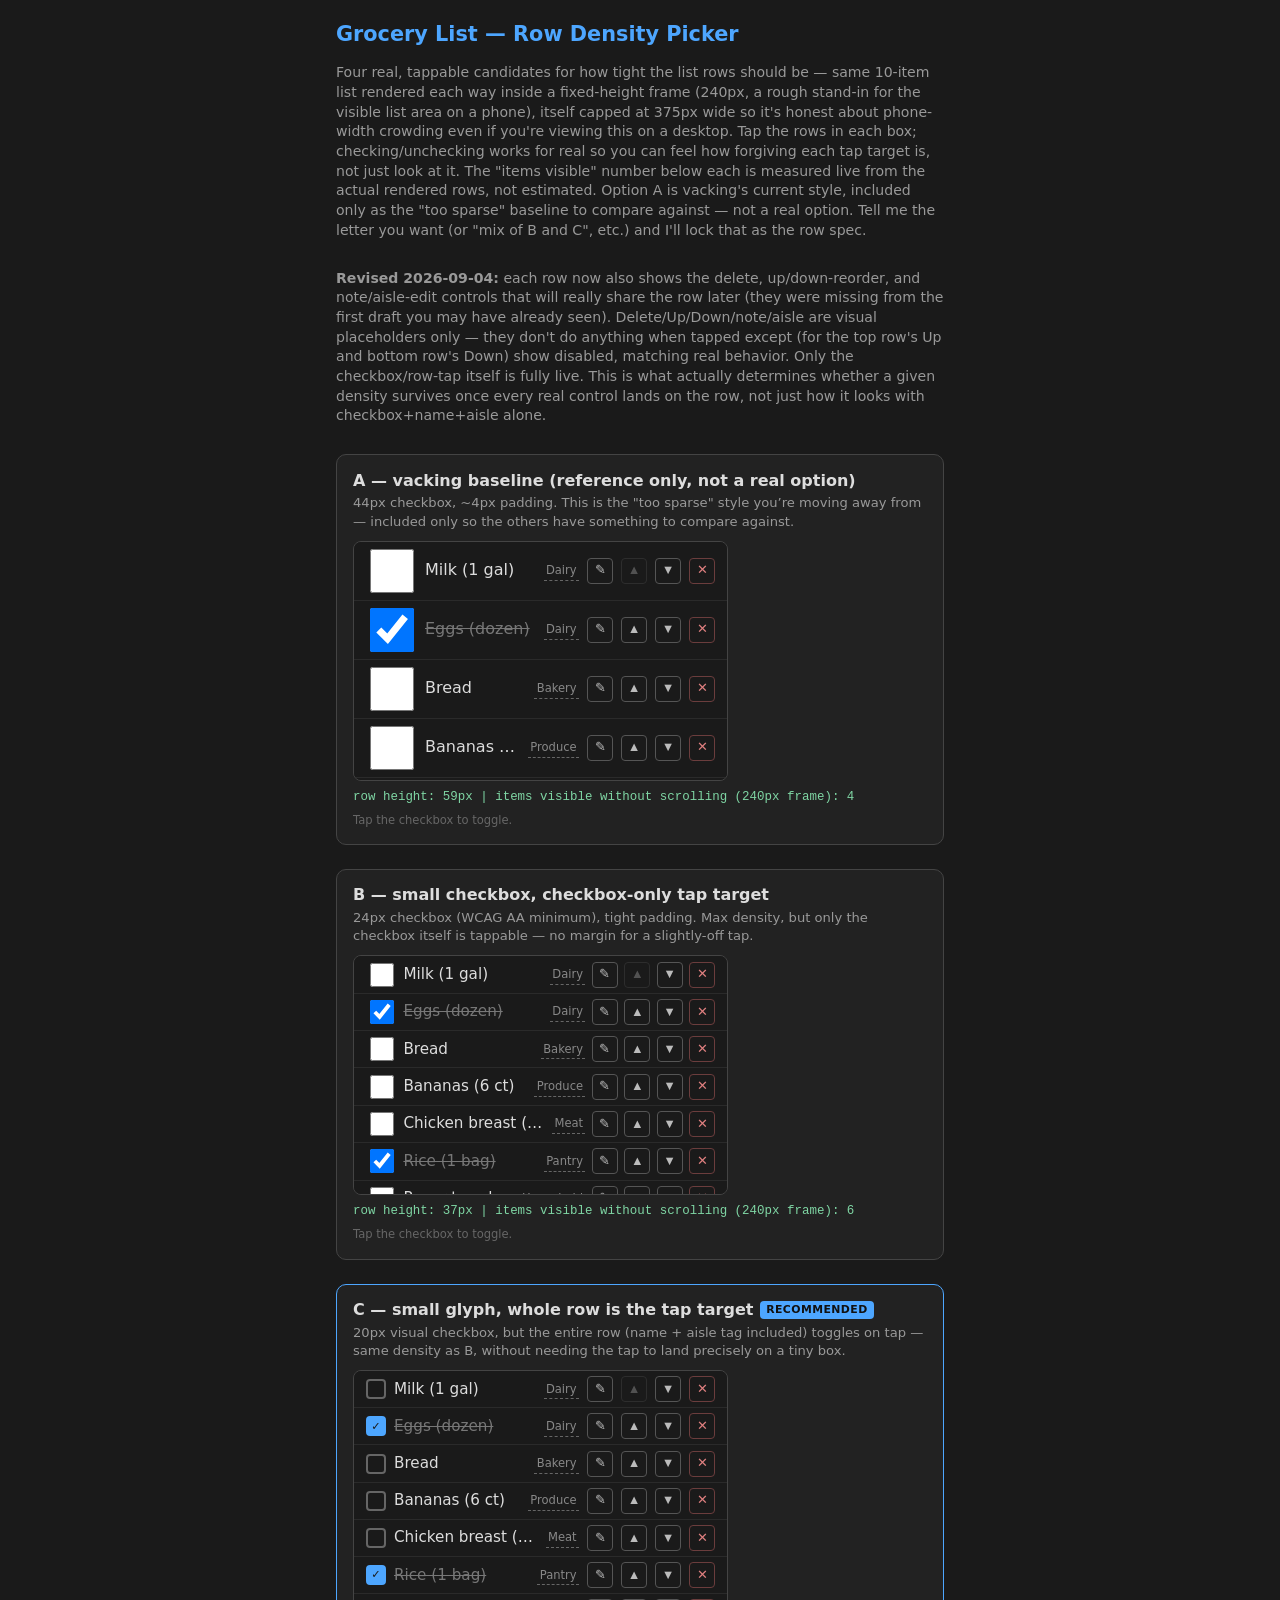
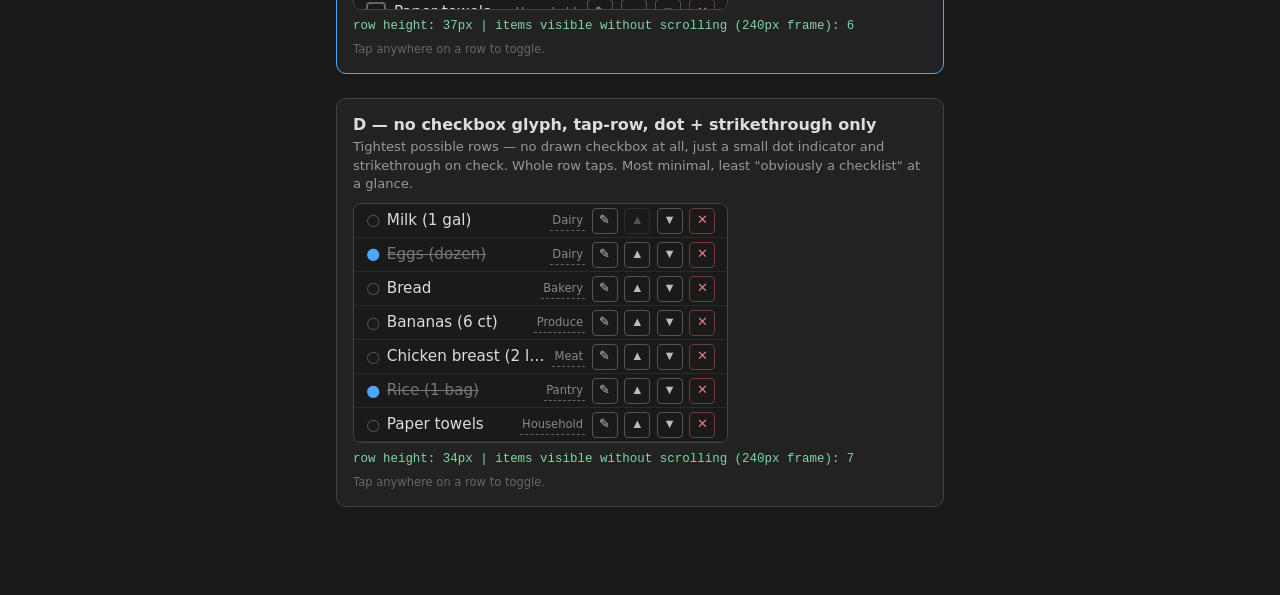
==== density-picker.html @ 91cda02f "Initial commit: vopping project setup, backlog, and Sprint 1 scaffolding" ====
<!DOCTYPE html>
<html lang="en">
<head>
<meta charset="UTF-8">
<meta name="viewport" content="width=device-width, initial-scale=1.0">
<title>Grocery List — Row Density Picker</title>
<style>
  * , *::before, *::after { box-sizing: border-box; }
  body {
    font-family: system-ui, -apple-system, "Segoe UI", Roboto, sans-serif;
    background: #1a1a1a;
    color: #ddd;
    max-width: 40rem;
    margin: 0 auto;
    padding: 1.25rem 1rem 4rem;
    line-height: 1.4;
  }
  h1 { color: #4da6ff; font-size: 1.3rem; margin: 0 0 0.25rem; }
  .intro { color: #999; font-size: 0.88rem; margin-bottom: 1.75rem; }
  .option-block {
    border: 1px solid #444;
    border-radius: 10px;
    padding: 0.9rem 1rem 1rem;
    margin-bottom: 1.5rem;
    background: #222;
  }
  .option-block.recommended { border-color: #4da6ff; }
  h2 { font-size: 1rem; margin: 0 0 0.15rem; display: flex; align-items: center; gap: 0.4rem; }
  .tag { font-size: 0.68rem; text-transform: uppercase; letter-spacing: 0.04em; background: #4da6ff; color: #111; padding: 0.1rem 0.4rem; border-radius: 4px; font-weight: 700; }
  .note { color: #999; font-size: 0.82rem; margin: 0 0 0.6rem; }
  .metrics {
    font-family: ui-monospace, Consolas, monospace;
    font-size: 0.78rem;
    color: #7fd6a4;
    margin-top: 0.5rem;
  }
  .demo-frame {
    border: 1px solid #444;
    border-radius: 8px;
    overflow-y: auto;
    background: #1a1a1a;
    height: 240px;
    /* Revision (2026-09-04, QA finding R4): without a real width cap here,
       this frame just inherits the page's own max-width (40rem/~640px) -
       fine on a phone, but wide open on a desktop, hiding exactly the
       phone-width crowding this tool exists to test. 375px matches the
       "confirmed safe" test-width band vacking's own playbook write-up
       cites (320-414px real phones, 480px breakpoint), so this stays
       representative no matter what device/window actually opens the file. */
    max-width: 375px;
  }
  .demo-frame ul { list-style: none; margin: 0; padding: 0; }
  .hint { font-size: 0.72rem; color: #666; margin-top: 0.35rem; }

  /* Revision (2026-09-04, QA finding R4): shared row-control styling for the
     delete (S3), up/down (S5), and note/aisle-edit (S7/S8) affordances added
     to every option below - these controls are the same regardless of which
     checkbox/tap-target style wins, so one shared block instead of
     duplicating per-option. Sized near the 24px WCAG AA tap-target floor.
     `flex-shrink: 0` on every one - these must never be the thing that
     shrinks; `.name` (which has its own `min-width: 0`) absorbs all the
     squeeze instead, same precedent as vacking's checkbox/button sizing. */
  .icon-btn {
    flex-shrink: 0;
    width: 26px;
    height: 26px;
    min-width: 26px;
    border: 1px solid #555;
    border-radius: 4px;
    background: transparent;
    color: #bbb;
    font-size: 0.8rem;
    line-height: 1;
    display: inline-flex;
    align-items: center;
    justify-content: center;
    padding: 0;
    cursor: pointer;
  }
  .icon-btn:active { background: #333; }
  .icon-btn:disabled { opacity: 0.35; cursor: default; }
  .icon-btn.delete-btn { color: #e08080; border-color: #6b3d3d; }
  .aisle-tag-btn {
    flex-shrink: 0;
    border: none;
    background: transparent;
    font: inherit;
    font-size: 0.72rem;
    color: #888;
    border-bottom: 1px dashed #666;
    padding: 0.1rem 0.15rem;
    cursor: pointer;
  }

  /* ---------- Option A: vacking baseline (reference only) ---------- */
  /* flex-wrap added in this revision - a crowded row (checkbox+name+note+
     aisle+up+down+delete, 7 elements) at real phone widths is exactly the
     shape that caused vacking's own confirmed MV-1/MV-3 mobile overflow bugs
     when it wasn't there. All 4 options get it, not just the tight ones -
     A is reference-only but should still fail honestly, not overflow. */
  .optA li { display: flex; align-items: center; flex-wrap: wrap; gap: 0.5rem; padding: 0.25rem 0.75rem; border-bottom: 1px solid #2a2a2a; }
  .optA input[type=checkbox] { width: 44px; height: 44px; flex-shrink: 0; }
  .optA .name { flex: 1; font-size: 1rem; min-width:0; overflow:hidden; text-overflow:ellipsis; white-space:nowrap; }
  .optA li.checked .name { text-decoration: line-through; color: #777; }

  /* ---------- Option B: small checkbox, checkbox-only tap target ---------- */
  .optB li { display: flex; align-items: center; flex-wrap: wrap; gap: 0.4rem; padding: 0.2rem 0.75rem; border-bottom: 1px solid #2a2a2a; }
  .optB input[type=checkbox] { width: 24px; height: 24px; flex-shrink: 0; }
  .optB .name { flex: 1; font-size: 0.95rem; min-width:0; overflow:hidden; text-overflow:ellipsis; white-space:nowrap; }
  .optB li.checked .name { text-decoration: line-through; color: #777; }

  /* ---------- Option C: small glyph, but whole row is the tap target ---------- */
  .optC li { display: flex; align-items: center; flex-wrap: wrap; gap: 0.5rem; padding: 0.32rem 0.75rem; border-bottom: 1px solid #2a2a2a; cursor: pointer; user-select: none; }
  .optC li:active { background: #2d3f4d; }
  .optC .box { width: 20px; height: 20px; border: 2px solid #666; border-radius: 4px; flex-shrink: 0; display:flex; align-items:center; justify-content:center; font-size: 0.7rem; color:#1a1a1a; }
  .optC li.checked .box { background: #4da6ff; border-color: #4da6ff; }
  .optC li.checked .box::after { content: '✓'; }
  .optC .name { flex: 1; font-size: 0.95rem; min-width:0; overflow:hidden; text-overflow:ellipsis; white-space:nowrap; }
  .optC li.checked .name { text-decoration: line-through; color: #777; }

  /* ---------- Option D: no checkbox glyph, tap-row, strikethrough only ---------- */
  .optD li { display: flex; align-items: center; flex-wrap: wrap; gap: 0.4rem; padding: 0.22rem 0.75rem; border-bottom: 1px solid #2a2a2a; cursor: pointer; user-select: none; }
  .optD li:active { background: #2d3f4d; }
  .optD .dot { width: 0.9em; color: #555; flex-shrink: 0; text-align:center; }
  .optD li.checked .dot { color: #4da6ff; }
  .optD .name { flex: 1; font-size: 0.95rem; min-width:0; overflow:hidden; text-overflow:ellipsis; white-space:nowrap; }
  .optD li.checked .name { text-decoration: line-through; color: #777; }
</style>
</head>
<body>

<h1>Grocery List — Row Density Picker</h1>
<p class="intro">
  Four real, tappable candidates for how tight the list rows should be — same 10-item list rendered
  each way inside a fixed-height frame (240px, a rough stand-in for the visible list area on a phone),
  itself capped at 375px wide so it's honest about phone-width crowding even if you're viewing this on
  a desktop. Tap the rows in each box; checking/unchecking works for real so you can feel how forgiving
  each tap target is, not just look at it. The "items visible" number below each is measured live from
  the actual rendered rows, not estimated. Option A is vacking's current style, included only as the
  "too sparse" baseline to compare against — not a real option. Tell me the letter you want (or "mix
  of B and C", etc.) and I'll lock that as the row spec.
</p>
<p class="intro">
  <strong>Revised 2026-09-04:</strong> each row now also shows the delete, up/down-reorder, and
  note/aisle-edit controls that will really share the row later (they were missing from the first
  draft you may have already seen). Delete/Up/Down/note/aisle are visual placeholders only — they
  don't do anything when tapped except (for the top row's Up and bottom row's Down) show disabled,
  matching real behavior. Only the checkbox/row-tap itself is fully live. This is what actually
  determines whether a given density survives once every real control lands on the row, not just how
  it looks with checkbox+name+aisle alone.
</p>

<div id="root"></div>

<script>
  var items = [
    { name: 'Milk (1 gal)', aisle: 'Dairy', checked: false },
    { name: 'Eggs (dozen)', aisle: 'Dairy', checked: true },
    { name: 'Bread', aisle: 'Bakery', checked: false },
    { name: 'Bananas (6 ct)', aisle: 'Produce', checked: false },
    { name: 'Chicken breast (2 lbs)', aisle: 'Meat', checked: false },
    { name: 'Rice (1 bag)', aisle: 'Pantry', checked: true },
    { name: 'Paper towels', aisle: 'Household', checked: false },
    { name: 'Greek yogurt', aisle: 'Dairy', checked: false },
    { name: 'Frozen peas', aisle: 'Frozen', checked: false },
    { name: 'Coffee', aisle: 'Pantry', checked: false }
  ];

  // Revision (2026-09-04, QA finding R4): the delete (S3)/up-down (S5)/
  // note+aisle-edit (S7-S8) controls below are the same real markup
  // regardless of which option's checkbox/tap-target style wins, so they're
  // built once here and appended by every renderRow rather than duplicated
  // 4 times. `data-role` lets the row-building loop below find them to wire
  // up disabled state (first/last row) and stopPropagation.
  function extraControlsHtml(it) {
    return '<button type="button" class="aisle-tag-btn" data-role="aisle" title="Edit aisle">' + it.aisle + '</button>' +
      '<button type="button" class="icon-btn" data-role="note" title="Note">✎</button>' +
      '<button type="button" class="icon-btn" data-role="up" title="Move up">▲</button>' +
      '<button type="button" class="icon-btn" data-role="down" title="Move down">▼</button>' +
      '<button type="button" class="icon-btn delete-btn" data-role="delete" title="Delete">✕</button>';
  }

  var options = [
    {
      key: 'A', cls: 'optA', recommended: false,
      title: 'A — vacking baseline (reference only, not a real option)',
      note: '44px checkbox, ~4px padding. This is the "too sparse" style you’re moving away from — included only so the others have something to compare against.',
      renderRow: function (it) {
        return '<label class="name-wrap" style="display:flex;align-items:center;gap:0.5rem;flex:1;min-width:0;">' +
          '<input type="checkbox"' + (it.checked ? ' checked' : '') + '>' +
          '<span class="name">' + it.name + '</span></label>' + extraControlsHtml(it);
      },
      toggle: 'checkbox'
    },
    {
      key: 'B', cls: 'optB', recommended: false,
      title: 'B — small checkbox, checkbox-only tap target',
      note: '24px checkbox (WCAG AA minimum), tight padding. Max density, but only the checkbox itself is tappable — no margin for a slightly-off tap.',
      renderRow: function (it) {
        // Bug fix (2026-09-04): no wrapping <label> here (unlike Option A), so
        // the checkbox had no accessible name at all for a screen reader -
        // aria-label gives it the item name without changing anything visible.
        return '<input type="checkbox" aria-label="' + it.name + '"' + (it.checked ? ' checked' : '') + '>' +
          '<span class="name">' + it.name + '</span>' + extraControlsHtml(it);
      },
      toggle: 'checkbox'
    },
    {
      key: 'C', cls: 'optC', recommended: true,
      title: 'C — small glyph, whole row is the tap target',
      note: '20px visual checkbox, but the entire row (name + aisle tag included) toggles on tap — same density as B, without needing the tap to land precisely on a tiny box.',
      renderRow: function (it) {
        return '<span class="box"></span><span class="name">' + it.name + '</span>' + extraControlsHtml(it);
      },
      toggle: 'row'
    },
    {
      key: 'D', cls: 'optD', recommended: false,
      title: 'D — no checkbox glyph, tap-row, dot + strikethrough only',
      note: 'Tightest possible rows — no drawn checkbox at all, just a small dot indicator and strikethrough on check. Whole row taps. Most minimal, least "obviously a checklist" at a glance.',
      renderRow: function (it) {
        return '<span class="dot">' + (it.checked ? '●' : '○') + '</span><span class="name">' + it.name + '</span>' + extraControlsHtml(it);
      },
      toggle: 'row'
    }
  ];

  var root = document.getElementById('root');

  options.forEach(function (opt) {
    var block = document.createElement('div');
    block.className = 'option-block' + (opt.recommended ? ' recommended' : '');

    var header = document.createElement('h2');
    header.innerHTML = opt.title + (opt.recommended ? ' <span class="tag">Recommended</span>' : '');
    block.appendChild(header);

    var note = document.createElement('p');
    note.className = 'note';
    note.textContent = opt.note;
    block.appendChild(note);

    var frame = document.createElement('div');
    frame.className = 'demo-frame';
    var ul = document.createElement('ul');
    ul.className = opt.cls;

    items.forEach(function (it, i) {
      var li = document.createElement('li');
      li.dataset.checked = it.checked ? '1' : '0';
      if (it.checked) li.classList.add('checked');
      li.innerHTML = opt.renderRow(it);
      var toggle = function () {
        var isChecked = li.classList.toggle('checked');
        var cb = li.querySelector('input[type=checkbox]');
        if (cb) cb.checked = isChecked;
        if (opt.toggle === 'row') li.setAttribute('aria-checked', isChecked ? 'true' : 'false');
      };
      if (opt.toggle === 'row') {
        // Bug fix (2026-09-04): C/D have no real form control under the tap
        // target, only a click listener - a keyboard-only user had no way to
        // toggle these rows at all. role=checkbox + tabindex + aria-checked +
        // Enter/Space handling brings them to parity with A/B's native
        // <input type=checkbox> keyboard support. No visual change.
        li.setAttribute('role', 'checkbox');
        li.setAttribute('tabindex', '0');
        li.setAttribute('aria-checked', it.checked ? 'true' : 'false');
        li.setAttribute('aria-label', it.name);
        li.addEventListener('click', toggle);
        li.addEventListener('keydown', function (e) {
          if (e.key === ' ' || e.key === 'Enter' || e.key === 'Spacebar') {
            e.preventDefault();
            toggle();
          }
        });
      } else {
        var cb = li.querySelector('input[type=checkbox]');
        cb.addEventListener('change', function () { li.classList.toggle('checked', cb.checked); });
      }

      // Revision (2026-09-04, QA finding R4): the 4 new controls (aisle/
      // note/up/down/delete) are visual placeholders only, matching this
      // tool's scope (it's a density comparison, not a functional list) -
      // but they still need stopPropagation. Without it, on options C/D
      // (whole row is the tap target), tapping Delete or Up would bubble up
      // to the row's own click listener and ALSO flip checked/unchecked -
      // a real interaction bug this revision would otherwise have baked
      // straight into the recommended option. Same requirement carries
      // forward into the real S3/S5/S7/S8 buttons once built on top of
      // whichever option the PO picks.
      var upBtn = li.querySelector('[data-role="up"]');
      var downBtn = li.querySelector('[data-role="down"]');
      if (i === 0) upBtn.disabled = true;
      if (i === items.length - 1) downBtn.disabled = true;
      li.querySelectorAll('[data-role]').forEach(function (btn) {
        btn.addEventListener('click', function (e) {
          e.stopPropagation();
        });
        // Bug fix (2026-09-04, caught in self-review of this same revision):
        // stopPropagation on 'click' alone isn't enough on C/D - the row's
        // OWN keydown listener (added for keyboard support) checks Enter/
        // Space and fires `toggle()` directly, and keydown bubbles up to it
        // from an inner button before that button's native Enter-to-click
        // conversion ever happens. Without this, tabbing to Delete/Up/Down
        // and pressing Enter would both activate that button AND wrongly
        // flip the row's checked state via the bubbled keydown.
        btn.addEventListener('keydown', function (e) {
          e.stopPropagation();
        });
      });

      ul.appendChild(li);
    });

    frame.appendChild(ul);
    block.appendChild(frame);

    var metrics = document.createElement('div');
    metrics.className = 'metrics';
    block.appendChild(metrics);

    var hint = document.createElement('div');
    hint.className = 'hint';
    hint.textContent = opt.toggle === 'row' ? 'Tap anywhere on a row to toggle.' : 'Tap the checkbox to toggle.';
    block.appendChild(hint);

    root.appendChild(block);

    requestAnimationFrame(function () {
      var rows = ul.querySelectorAll('li');
      var rowHeight = rows[0].getBoundingClientRect().height;
      var frameHeight = frame.getBoundingClientRect().height;
      var visible = Math.floor(frameHeight / rowHeight);
      metrics.textContent = 'row height: ' + rowHeight.toFixed(0) + 'px  |  items visible without scrolling (240px frame): ' + visible;
    });
  });
</script>

</body>
</html>
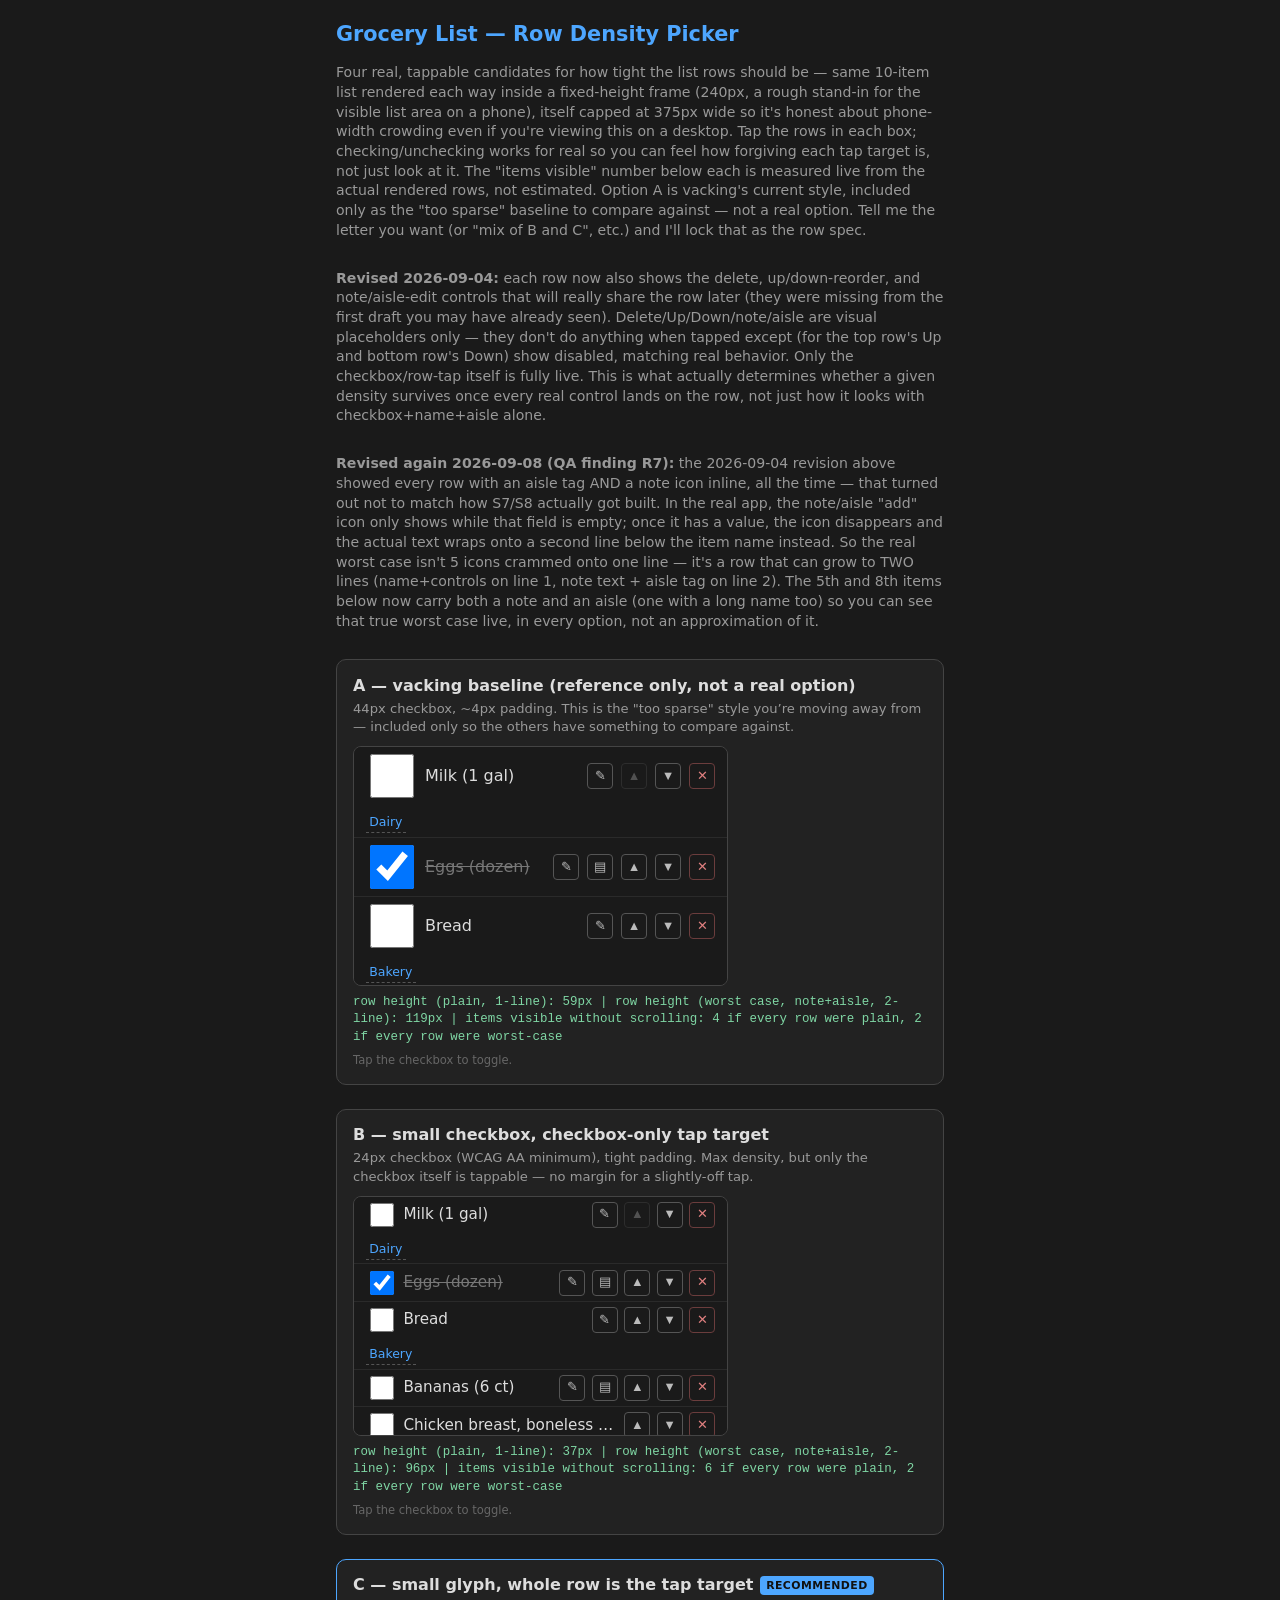
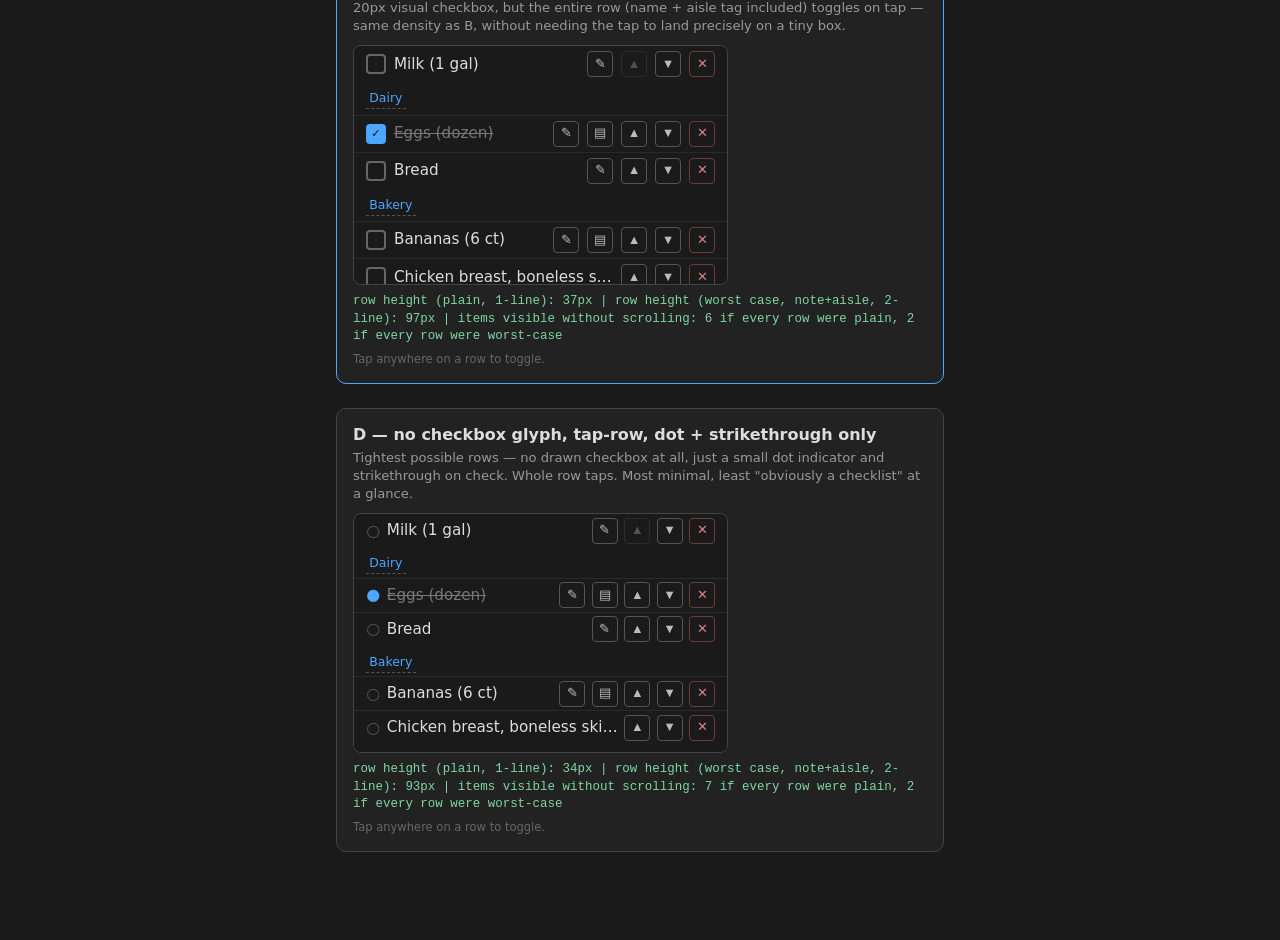
==== commit f9f097d5: "Sprint 2: fix real S7 note/aisle editor bugs, add CSS, rebuild density-picker for worst-case row rev" ====
--- a/density-picker.html
+++ b/density-picker.html
@@ -80,17 +80,59 @@
   .icon-btn:active { background: #333; }
   .icon-btn:disabled { opacity: 0.35; cursor: default; }
   .icon-btn.delete-btn { color: #e08080; border-color: #6b3d3d; }
-  .aisle-tag-btn {
-    flex-shrink: 0;
+  /* Revision (2026-09-08, QA finding R7): .aisle-tag-btn (always-inline,
+     first-line aisle text) removed - the real app never shows aisle text
+     inline on the first line, only as a second-line tag once set (see
+     .aisle-tag below). Replaced with the real second-line classes.
+
+     UPDATE (2026-09-08, Developer): style.css now has real rules for
+     .row-meta / .row-meta-input / .note-display / .aisle-tag (Tester's
+     placeholder above was written before that landed, flagged provisional
+     at the time). The values below are now a byte-for-byte match of
+     style.css's real rules, just with each `var(--x)` swapped for its
+     literal hex value since this file is intentionally standalone (no
+     shared style.css include) - #555=var(--border), #1a1a1a=var(--bg-page),
+     #ddd=var(--text), #999=var(--text-muted), #4da6ff=var(--accent). No
+     longer provisional - this is now a pixel-accurate preview of what
+     actually ships, safe to treat as final for the PO's phone review. */
+  .row-meta {
+    flex-basis: 100%;
+    display: flex;
+    flex-wrap: wrap;
+    gap: 0.4rem;
+    margin-top: 0.15rem;
+  }
+  .row-meta-input {
+    flex: 1;
+    min-width: 0;
+    font: inherit;
+    font-size: 0.82rem;
+    padding: 0.15rem 0.4rem;
+    border: 1px solid #555;
+    border-radius: 4px;
+    background: #1a1a1a;
+    color: #ddd;
+  }
+  .note-display, .aisle-tag {
+    flex-shrink: 1;
+    min-width: 0;
+    max-width: 100%;
+    overflow-wrap: break-word;
     border: none;
     background: transparent;
     font: inherit;
-    font-size: 0.72rem;
-    color: #888;
-    border-bottom: 1px dashed #666;
-    padding: 0.1rem 0.15rem;
+    font-size: 0.78rem;
+    color: #999;
+    border-bottom: 1px dashed #555;
+    padding: 0.1rem 0.2rem;
     cursor: pointer;
-  }
+    text-align: left;
+  }
+  /* Not per-aisle color-coding - every aisle tag gets this SAME accent
+     color regardless of which aisle it is, so this doesn't trigger the
+     Okabe-Ito colorblind-safe-palette requirement (see BACKLOG.md's S8
+     accessibility note). */
+  .aisle-tag { color: #4da6ff; }
 
   /* ---------- Option A: vacking baseline (reference only) ---------- */
   /* flex-wrap added in this revision - a crowded row (checkbox+name+note+
@@ -149,21 +191,41 @@
   determines whether a given density survives once every real control lands on the row, not just how
   it looks with checkbox+name+aisle alone.
 </p>
+<p class="intro">
+  <strong>Revised again 2026-09-08 (QA finding R7):</strong> the 2026-09-04 revision above showed
+  every row with an aisle tag AND a note icon inline, all the time — that turned out not to match
+  how S7/S8 actually got built. In the real app, the note/aisle "add" icon only shows while that
+  field is empty; once it has a value, the icon disappears and the actual text wraps onto a second
+  line below the item name instead. So the real worst case isn't 5 icons crammed onto one line —
+  it's a row that can grow to TWO lines (name+controls on line 1, note text + aisle tag on line 2).
+  The 5th and 8th items below now carry both a note and an aisle (one with a long name too) so you
+  can see that true worst case live, in every option, not an approximation of it.
+</p>
 
 <div id="root"></div>
 
 <script>
+  // Revision (2026-09-08, QA finding R7): items now carry a `note` field
+  // too (previously every item had an aisle but none had a note, so the
+  // note-toggle icon was never actually exercised in its "empty" state
+  // alongside a set aisle, and the true worst case - BOTH a note AND an
+  // aisle set on the same row, per S7/S8's real conditional markup - was
+  // never shown at all). Deliberately mixed: some items have neither
+  // (baseline single-line), some have only one field, and two have BOTH
+  // (the actual worst case) - one with a short note+aisle, one with a
+  // long name AND a long note AND an aisle, to stress-test wrapping at
+  // the same time as control crowding, not just one or the other.
   var items = [
-    { name: 'Milk (1 gal)', aisle: 'Dairy', checked: false },
-    { name: 'Eggs (dozen)', aisle: 'Dairy', checked: true },
-    { name: 'Bread', aisle: 'Bakery', checked: false },
-    { name: 'Bananas (6 ct)', aisle: 'Produce', checked: false },
-    { name: 'Chicken breast (2 lbs)', aisle: 'Meat', checked: false },
-    { name: 'Rice (1 bag)', aisle: 'Pantry', checked: true },
-    { name: 'Paper towels', aisle: 'Household', checked: false },
-    { name: 'Greek yogurt', aisle: 'Dairy', checked: false },
-    { name: 'Frozen peas', aisle: 'Frozen', checked: false },
-    { name: 'Coffee', aisle: 'Pantry', checked: false }
+    { name: 'Milk (1 gal)', aisle: 'Dairy', note: '', checked: false },
+    { name: 'Eggs (dozen)', aisle: '', note: '', checked: true },
+    { name: 'Bread', aisle: 'Bakery', note: '', checked: false },
+    { name: 'Bananas (6 ct)', aisle: '', note: '', checked: false },
+    { name: 'Chicken breast, boneless skinless thighs (family pack)', aisle: 'Meat', note: 'the Perdue brand, not store brand - check sell-by date', checked: false },
+    { name: 'Rice (1 bag)', aisle: 'Pantry', note: '', checked: true },
+    { name: 'Paper towels', aisle: '', note: 'the quilted kind, not the cheap single-ply', checked: false },
+    { name: 'Greek yogurt', aisle: 'Dairy', note: 'plain, full-fat', checked: false },
+    { name: 'Frozen peas', aisle: 'Frozen', note: '', checked: false },
+    { name: 'Coffee', aisle: '', note: '', checked: false }
   ];
 
   // Revision (2026-09-04, QA finding R4): the delete (S3)/up-down (S5)/
@@ -172,12 +234,41 @@
   // built once here and appended by every renderRow rather than duplicated
   // 4 times. `data-role` lets the row-building loop below find them to wire
   // up disabled state (first/last row) and stopPropagation.
+  //
+  // Rewritten (2026-09-08, QA finding R7) to match the REAL renderRow()
+  // logic in script.js exactly (verified against script.js lines ~643-701,
+  // 2026-09-08), not the original 2026-09-04 draft's simplified
+  // always-show-everything approximation. The real app does NOT show a
+  // note icon and an aisle icon and the aisle text all on one line
+  // together - the note/aisle "add" icon only appears when that field is
+  // EMPTY; once it has a value, the icon disappears and the actual text
+  // moves to a wrapped SECOND LINE below the name instead (real classes:
+  // .row-meta / .note-display / .aisle-tag). So the true worst case is a
+  // two-line row - line 1: name + up + down + delete; line 2: note text +
+  // aisle text, each its own tap target - not five controls jammed onto
+  // one line as originally mocked. `data-role` values match script.js's
+  // own exactly (note-toggle/aisle-toggle/up/down/delete) so this stays a
+  // faithful mirror if script.js changes again.
   function extraControlsHtml(it) {
-    return '<button type="button" class="aisle-tag-btn" data-role="aisle" title="Edit aisle">' + it.aisle + '</button>' +
-      '<button type="button" class="icon-btn" data-role="note" title="Note">✎</button>' +
-      '<button type="button" class="icon-btn" data-role="up" title="Move up">▲</button>' +
-      '<button type="button" class="icon-btn" data-role="down" title="Move down">▼</button>' +
-      '<button type="button" class="icon-btn delete-btn" data-role="delete" title="Delete">✕</button>';
+    var noteAffordance = it.note
+      ? ''
+      : '<button type="button" class="icon-btn" data-role="note-toggle" title="Add note">✎</button>';
+    var aisleAffordance = it.aisle
+      ? ''
+      : '<button type="button" class="icon-btn" data-role="aisle-toggle" title="Add aisle">▤</button>';
+    var upBtn = '<button type="button" class="icon-btn" data-role="up" title="Move up">▲</button>';
+    var downBtn = '<button type="button" class="icon-btn" data-role="down" title="Move down">▼</button>';
+    var deleteBtn = '<button type="button" class="icon-btn delete-btn" data-role="delete" title="Delete">✕</button>';
+
+    var secondLine = '';
+    if (it.note || it.aisle) {
+      secondLine = '<div class="row-meta">' +
+        (it.note ? '<button type="button" class="note-display" data-role="note-toggle" title="Edit note">' + it.note + '</button>' : '') +
+        (it.aisle ? '<button type="button" class="aisle-tag" data-role="aisle-toggle" title="Edit aisle">' + it.aisle + '</button>' : '') +
+        '</div>';
+    }
+
+    return noteAffordance + aisleAffordance + upBtn + downBtn + deleteBtn + secondLine;
   }
 
   var options = [
@@ -328,10 +419,17 @@
 
     requestAnimationFrame(function () {
       var rows = ul.querySelectorAll('li');
-      var rowHeight = rows[0].getBoundingClientRect().height;
+      // Revision (2026-09-08, QA finding R7): a single averaged row height
+      // is misleading now that rows can be 1-line OR 2-line depending on
+      // note/aisle content - report both ends explicitly. items[1] (Eggs)
+      // has neither field set (plain baseline); items[4] (Chicken breast...)
+      // has a long name + long note + aisle (the true worst case).
+      var plainRowHeight = rows[1].getBoundingClientRect().height;
+      var worstRowHeight = rows[4].getBoundingClientRect().height;
       var frameHeight = frame.getBoundingClientRect().height;
-      var visible = Math.floor(frameHeight / rowHeight);
-      metrics.textContent = 'row height: ' + rowHeight.toFixed(0) + 'px  |  items visible without scrolling (240px frame): ' + visible;
+      var visiblePlain = Math.floor(frameHeight / plainRowHeight);
+      var visibleWorst = Math.floor(frameHeight / worstRowHeight);
+      metrics.textContent = 'row height (plain, 1-line): ' + plainRowHeight.toFixed(0) + 'px  |  row height (worst case, note+aisle, 2-line): ' + worstRowHeight.toFixed(0) + 'px  |  items visible without scrolling: ' + visiblePlain + ' if every row were plain, ' + visibleWorst + ' if every row were worst-case';
     });
   });
 </script>
